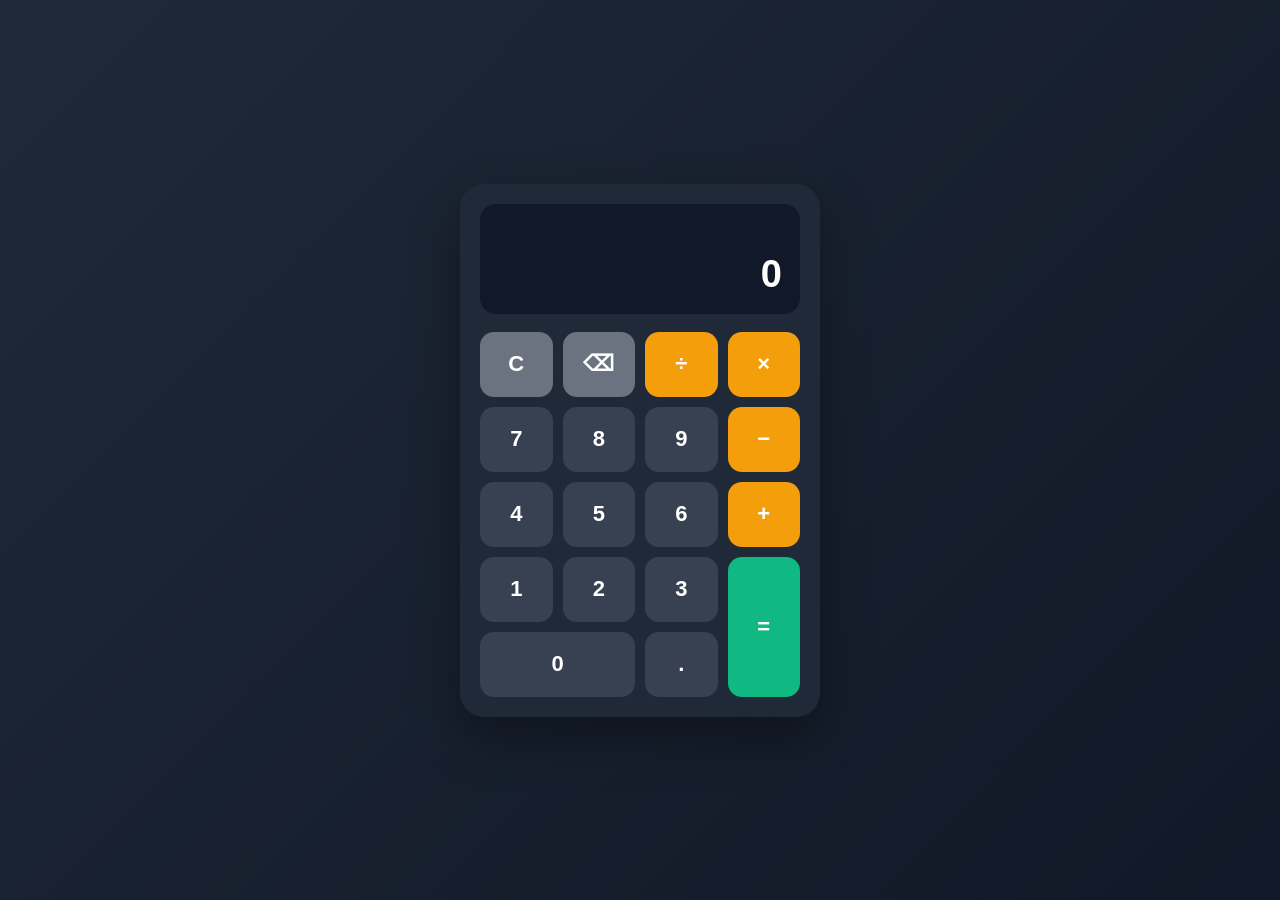
==== index.html @ 38854ce5 "Add files via upload" ====
<!DOCTYPE html>
<html lang="en">
<head>
    <meta charset="UTF-8">
    <meta name="viewport" content="width=device-width, initial-scale=1.0">
    <title>Calculator</title>
    <link rel="stylesheet" href="style.css">
</head>

<body>

    <main class="calculator">
        <div class="calculator-display">
            <div id="expression" class="expression"></div>
            <div id="display" class="display">0</div>
        </div>

        <div class="calculator-buttons">
            <button id="clear" class="function-btn">C</button>
            <button id="backspace" class="function-btn">⌫</button>
            <button class="operator-btn" data-operator="÷">÷</button>
            <button class="operator-btn" data-operator="×">×</button>

            <button class="number-btn" data-number="7">7</button>
            <button class="number-btn" data-number="8">8</button>
            <button class="number-btn" data-number="9">9</button>
            <button class="operator-btn" data-operator="−">−</button>

            <button class="number-btn" data-number="4">4</button>
            <button class="number-btn" data-number="5">5</button>
            <button class="number-btn" data-number="6">6</button>
            <button class="operator-btn" data-operator="+">+</button>

            <button class="number-btn" data-number="1">1</button>
            <button class="number-btn" data-number="2">2</button>
            <button class="number-btn" data-number="3">3</button>
            <button id="equals" class="equals-btn">=</button>

            <button class="number-btn zero-btn" data-number="0">0</button>
            <button class="number-btn" data-number=".">.</button>
        </div>
    </main>

    <script src="script.js"></script>
</body>
</html>
---- style.css ----
* {
    margin: 0;
    padding: 0;
    box-sizing: border-box;
}

body {
    min-height: 100vh;
    display: flex;
    justify-content: center;
    align-items: center;
    padding: 20px;
    font-family: Arial, sans-serif;
    background: linear-gradient(135deg, #1f2937, #111827);
}

.calculator {
    width: 100%;
    max-width: 360px;
    padding: 20px;
    border-radius: 24px;
    background: #1f2937;
    box-shadow: 0 20px 50px rgba(0, 0, 0, 0.35);
}

.calculator-display {
    min-height: 110px;
    margin-bottom: 18px;
    padding: 18px;
    border-radius: 16px;
    background: #111827;
    color: white;
    display: flex;
    flex-direction: column;
    justify-content: flex-end;
    align-items: flex-end;
    overflow: hidden;
}

.expression {
    width: 100%;
    min-height: 24px;
    text-align: right;
    font-size: 16px;
    color: #9ca3af;
    margin-bottom: 6px;
    overflow-x: auto;
    white-space: nowrap;
}

.display {
    width: 100%;
    text-align: right;
    font-size: 38px;
    font-weight: bold;
    overflow-x: auto;
    white-space: nowrap;
}

.calculator-buttons {
    display: grid;
    grid-template-columns: repeat(4, 1fr);
    gap: 10px;
}

button {
    min-height: 65px;
    border: none;
    border-radius: 14px;
    font-size: 22px;
    font-weight: 600;
    cursor: pointer;
    transition: transform 0.1s ease, opacity 0.1s ease;
}

button:hover {
    opacity: 0.9;
}

button:active {
    transform: scale(0.95);
}

.number-btn {
    background: #374151;
    color: white;
}

.function-btn {
    background: #6b7280;
    color: white;
}

.operator-btn {
    background: #f59e0b;
    color: white;
}

.equals-btn {
    grid-row: span 2;
    background: #10b981;
    color: white;
}

.zero-btn {
    grid-column: span 2;
}

@media (max-width: 400px) {
    .calculator {
        padding: 15px;
    }

    button {
        min-height: 58px;
        font-size: 20px;
    }

    .display {
        font-size: 32px;
    }
}
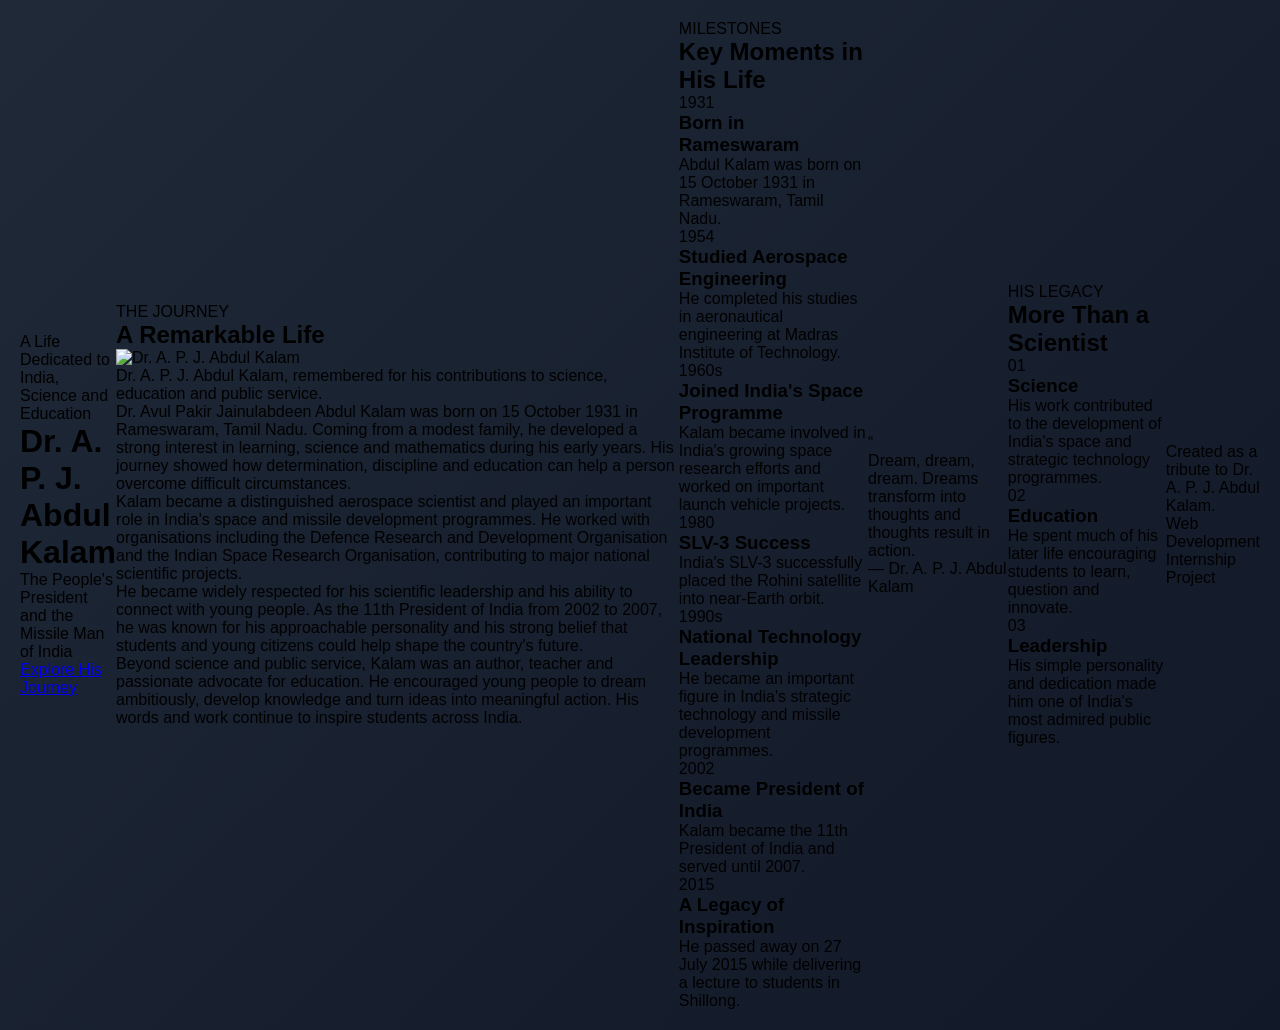
==== commit 4a03c8be: "Add files via upload" ====
--- a/index.html
+++ b/index.html
@@ -3,44 +3,285 @@
 <head>
     <meta charset="UTF-8">
     <meta name="viewport" content="width=device-width, initial-scale=1.0">
-    <title>Calculator</title>
+
+    <title>Dr. A. P. J. Abdul Kalam | Tribute Page</title>
+
+    <link rel="preconnect" href="https://fonts.googleapis.com">
+    <link rel="preconnect" href="https://fonts.gstatic.com" crossorigin>
+
+    <link
+        href="https://fonts.googleapis.com/css2?family=Montserrat:wght@400;500;600;700;800&family=Playfair+Display:wght@600;700&display=swap"
+        rel="stylesheet"
+    >
+
     <link rel="stylesheet" href="style.css">
 </head>
 
 <body>
 
-    <main class="calculator">
-        <div class="calculator-display">
-            <div id="expression" class="expression"></div>
-            <div id="display" class="display">0</div>
-        </div>
-
-        <div class="calculator-buttons">
-            <button id="clear" class="function-btn">C</button>
-            <button id="backspace" class="function-btn">⌫</button>
-            <button class="operator-btn" data-operator="÷">÷</button>
-            <button class="operator-btn" data-operator="×">×</button>
-
-            <button class="number-btn" data-number="7">7</button>
-            <button class="number-btn" data-number="8">8</button>
-            <button class="number-btn" data-number="9">9</button>
-            <button class="operator-btn" data-operator="−">−</button>
-
-            <button class="number-btn" data-number="4">4</button>
-            <button class="number-btn" data-number="5">5</button>
-            <button class="number-btn" data-number="6">6</button>
-            <button class="operator-btn" data-operator="+">+</button>
-
-            <button class="number-btn" data-number="1">1</button>
-            <button class="number-btn" data-number="2">2</button>
-            <button class="number-btn" data-number="3">3</button>
-            <button id="equals" class="equals-btn">=</button>
-
-            <button class="number-btn zero-btn" data-number="0">0</button>
-            <button class="number-btn" data-number=".">.</button>
-        </div>
-    </main>
+    <!-- Hero Section -->
+    <header class="hero">
+        <div class="hero-content">
+
+            <p class="tagline">A Life Dedicated to India, Science and Education</p>
+
+            <h1>Dr. A. P. J. Abdul Kalam</h1>
+
+            <p class="subtitle">
+                The People's President and the Missile Man of India
+            </p>
+
+            <a href="#tribute" class="hero-button">Explore His Journey</a>
+
+        </div>
+    </header>
+
+
+    <!-- Tribute Section -->
+    <section id="tribute" class="tribute-section">
+
+        <div class="container">
+
+            <div class="section-heading">
+                <p class="section-label">THE JOURNEY</p>
+                <h2>A Remarkable Life</h2>
+            </div>
+
+            <div class="tribute-content">
+
+                <div class="image-container">
+                    <img
+                        src="images/apj-abdul-kalam.jpg"
+                        alt="Dr. A. P. J. Abdul Kalam"
+                    >
+                    <p class="image-caption">
+                        Dr. A. P. J. Abdul Kalam, remembered for his contributions
+                        to science, education and public service.
+                    </p>
+                </div>
+
+                <div class="biography">
+
+                    <p>
+                        Dr. Avul Pakir Jainulabdeen Abdul Kalam was born on
+                        15 October 1931 in Rameswaram, Tamil Nadu. Coming from a
+                        modest family, he developed a strong interest in learning,
+                        science and mathematics during his early years. His journey
+                        showed how determination, discipline and education can help
+                        a person overcome difficult circumstances.
+                    </p>
+
+                    <p>
+                        Kalam became a distinguished aerospace scientist and played
+                        an important role in India's space and missile development
+                        programmes. He worked with organisations including the
+                        Defence Research and Development Organisation and the
+                        Indian Space Research Organisation, contributing to major
+                        national scientific projects.
+                    </p>
+
+                    <p>
+                        He became widely respected for his scientific leadership and
+                        his ability to connect with young people. As the 11th
+                        President of India from 2002 to 2007, he was known for his
+                        approachable personality and his strong belief that students
+                        and young citizens could help shape the country's future.
+                    </p>
+
+                    <p>
+                        Beyond science and public service, Kalam was an author,
+                        teacher and passionate advocate for education. He encouraged
+                        young people to dream ambitiously, develop knowledge and
+                        turn ideas into meaningful action. His words and work
+                        continue to inspire students across India.
+                    </p>
+
+                </div>
+
+            </div>
+
+        </div>
+
+    </section>
+
+
+    <!-- Timeline Section -->
+    <section class="timeline-section">
+
+        <div class="container">
+
+            <div class="section-heading light-heading">
+                <p class="section-label">MILESTONES</p>
+                <h2>Key Moments in His Life</h2>
+            </div>
+
+            <div class="timeline">
+
+                <div class="timeline-item">
+                    <div class="year">1931</div>
+                    <div class="timeline-content">
+                        <h3>Born in Rameswaram</h3>
+                        <p>
+                            Abdul Kalam was born on 15 October 1931 in
+                            Rameswaram, Tamil Nadu.
+                        </p>
+                    </div>
+                </div>
+
+                <div class="timeline-item">
+                    <div class="year">1954</div>
+                    <div class="timeline-content">
+                        <h3>Studied Aerospace Engineering</h3>
+                        <p>
+                            He completed his studies in aeronautical engineering
+                            at Madras Institute of Technology.
+                        </p>
+                    </div>
+                </div>
+
+                <div class="timeline-item">
+                    <div class="year">1960s</div>
+                    <div class="timeline-content">
+                        <h3>Joined India's Space Programme</h3>
+                        <p>
+                            Kalam became involved in India's growing space research
+                            efforts and worked on important launch vehicle projects.
+                        </p>
+                    </div>
+                </div>
+
+                <div class="timeline-item">
+                    <div class="year">1980</div>
+                    <div class="timeline-content">
+                        <h3>SLV-3 Success</h3>
+                        <p>
+                            India's SLV-3 successfully placed the Rohini satellite
+                            into near-Earth orbit.
+                        </p>
+                    </div>
+                </div>
+
+                <div class="timeline-item">
+                    <div class="year">1990s</div>
+                    <div class="timeline-content">
+                        <h3>National Technology Leadership</h3>
+                        <p>
+                            He became an important figure in India's strategic
+                            technology and missile development programmes.
+                        </p>
+                    </div>
+                </div>
+
+                <div class="timeline-item">
+                    <div class="year">2002</div>
+                    <div class="timeline-content">
+                        <h3>Became President of India</h3>
+                        <p>
+                            Kalam became the 11th President of India and served
+                            until 2007.
+                        </p>
+                    </div>
+                </div>
+
+                <div class="timeline-item">
+                    <div class="year">2015</div>
+                    <div class="timeline-content">
+                        <h3>A Legacy of Inspiration</h3>
+                        <p>
+                            He passed away on 27 July 2015 while delivering a
+                            lecture to students in Shillong.
+                        </p>
+                    </div>
+                </div>
+
+            </div>
+
+        </div>
+
+    </section>
+
+
+    <!-- Quote Section -->
+    <section class="quote-section">
+
+        <div class="container quote-container">
+
+            <span class="quote-mark">“</span>
+
+            <blockquote>
+                Dream, dream, dream. Dreams transform into thoughts and
+                thoughts result in action.
+            </blockquote>
+
+            <p class="quote-author">
+                — Dr. A. P. J. Abdul Kalam
+            </p>
+
+        </div>
+
+    </section>
+
+
+    <!-- Legacy Section -->
+    <section class="legacy-section">
+
+        <div class="container">
+
+            <div class="section-heading">
+                <p class="section-label">HIS LEGACY</p>
+                <h2>More Than a Scientist</h2>
+            </div>
+
+            <div class="legacy-grid">
+
+                <article class="legacy-card">
+                    <div class="card-number">01</div>
+                    <h3>Science</h3>
+                    <p>
+                        His work contributed to the development of India's
+                        space and strategic technology programmes.
+                    </p>
+                </article>
+
+                <article class="legacy-card">
+                    <div class="card-number">02</div>
+                    <h3>Education</h3>
+                    <p>
+                        He spent much of his later life encouraging students
+                        to learn, question and innovate.
+                    </p>
+                </article>
+
+                <article class="legacy-card">
+                    <div class="card-number">03</div>
+                    <h3>Leadership</h3>
+                    <p>
+                        His simple personality and dedication made him one of
+                        India's most admired public figures.
+                    </p>
+                </article>
+
+            </div>
+
+        </div>
+
+    </section>
+
+
+    <!-- Footer -->
+    <footer class="footer">
+        <div class="container">
+            <p>
+                Created as a tribute to Dr. A. P. J. Abdul Kalam.
+            </p>
+            <p class="footer-small">
+                Web Development Internship Project
+            </p>
+        </div>
+    </footer>
+
 
     <script src="script.js"></script>
+
 </body>
 </html>
